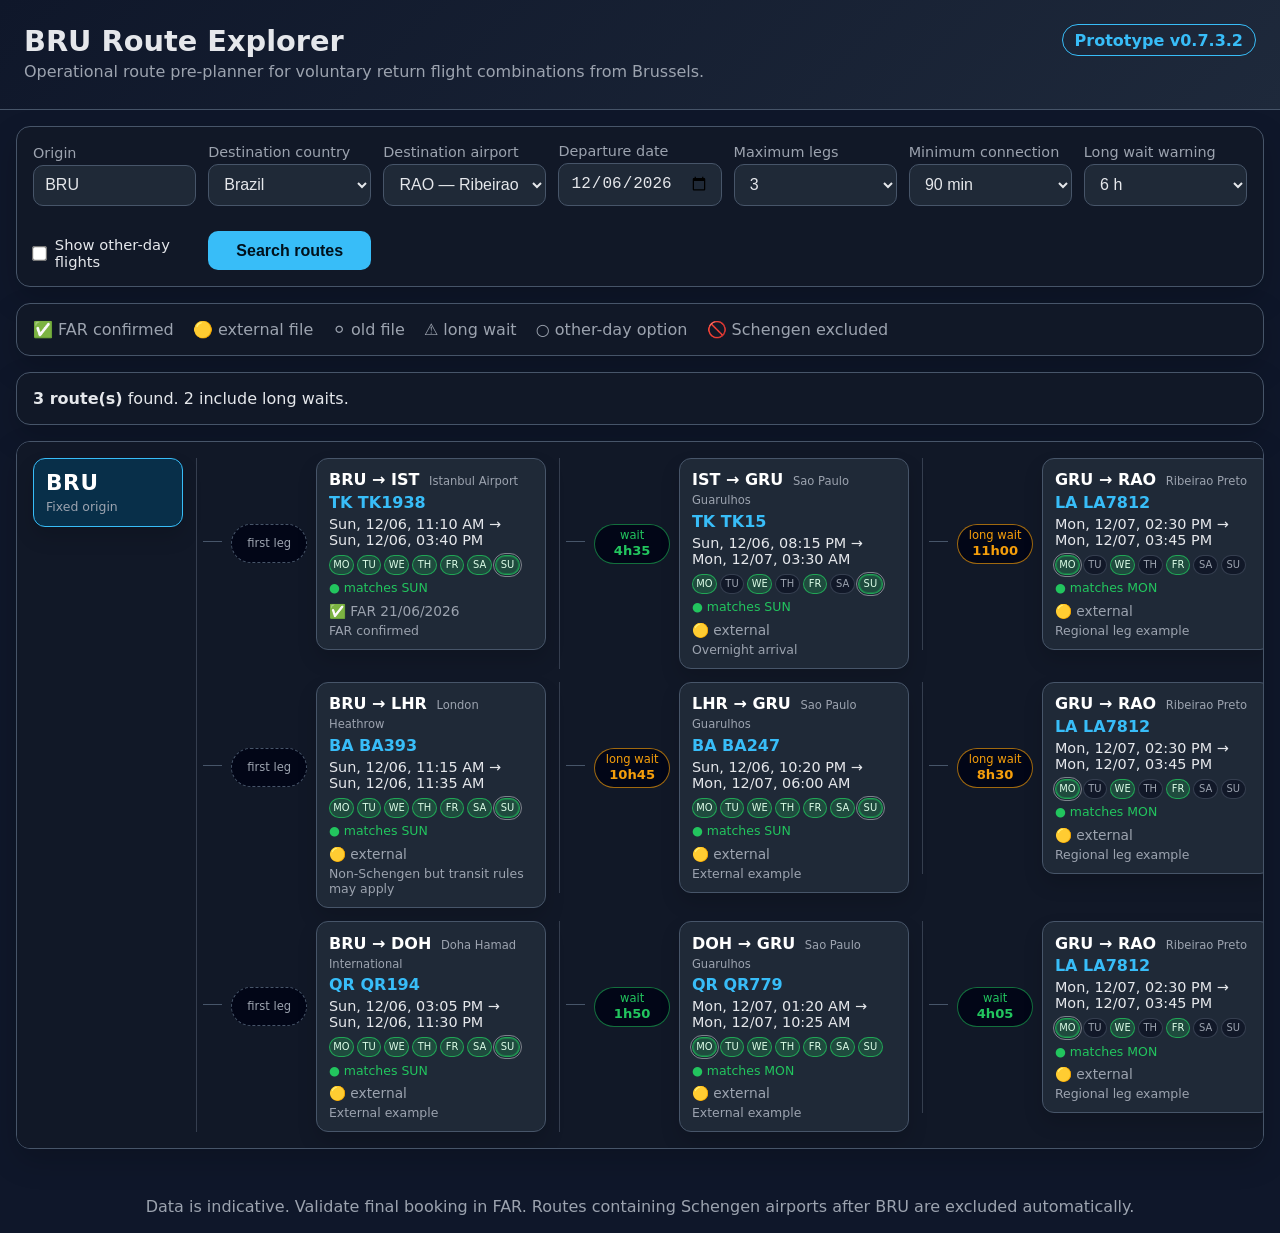
==== index.html @ cf43992d "Initial commit v0.7.3" ====
<!doctype html>
<html lang="en">
<head>
  <meta charset="utf-8">
  <meta name="viewport" content="width=device-width, initial-scale=1">
  <title>BRU Route Explorer</title>
  <link rel="stylesheet" href="src/style.css">
</head>
<body>
  <header class="page-header">
    <div>
      <h1>BRU Route Explorer</h1>
      <p>Operational route pre-planner for voluntary return flight combinations from Brussels.</p>
    </div>
    <div class="badge">Prototype v0.7.3.2</div>
  </header>

  <main>
    <section class="panel controls-panel">
      <div class="controls">
        <label>
          Origin
          <input id="origin" type="text" value="BRU" disabled>
        </label>

        <label>
          Destination country
          <select id="destinationCountry"></select>
        </label>

        <label>
          Destination airport
          <select id="destinationAirport"></select>
        </label>

        <label>
          Departure date
          <input id="date" type="date">
        </label>

        <label>
          Maximum legs
          <select id="maxLegs">
            <option value="2">2</option>
            <option value="3" selected>3</option>
            <option value="4">4</option>
          </select>
        </label>

        <label>
          Minimum connection
          <select id="minConnection">
            <option value="60">60 min</option>
            <option value="90" selected>90 min</option>
            <option value="120">120 min</option>
            <option value="180">180 min</option>
          </select>
        </label>

        <label>
          Long wait warning
          <select id="longWait">
            <option value="4">4 h</option>
            <option value="6" selected>6 h</option>
            <option value="8">8 h</option>
            <option value="12">12 h</option>
          </select>
        </label>

        <label class="check-control">
          <input id="showOtherDays" type="checkbox">
          <span title="Show flights that exist in the database but do not operate on the selected day">Show other-day flights</span>
        </label>

        <button id="searchBtn" type="button">Search routes</button>
      </div>
    </section>

    <section class="panel legend" aria-label="Legend">
      <span>✅ FAR confirmed</span>
      <span>🟡 external file</span>
      <span>⚪ old file</span>
      <span>⚠️ long wait</span>
      <span>○ other-day option</span>
      <span>🚫 Schengen excluded</span>
    </section>

    <section id="summary" class="panel summary"></section>

    <section id="tree" class="panel tree" aria-label="Route tree">
      <div class="empty">Loading route data...</div>
    </section>
  </main>

  <footer>
    Data is indicative. Validate final booking in FAR. Routes containing Schengen airports after BRU are excluded automatically.
  </footer>

  <script src="src/app.js"></script>
</body>
</html>
---- src/style.css ----
/*
 * File: src/style.css
 * Project: BRU Route Explorer
 * Author: Migus in collaboration with ChatGPT
 * Purpose: Presentation layer for the static GitHub Pages prototype.
 */

:root {
  --bg: #0f172a;
  --panel: #111827;
  --panel-soft: #1f2937;
  --text: #e5e7eb;
  --muted: #9ca3af;
  --line: #475569;
  --accent: #38bdf8;
  --ok: #22c55e;
  --warn: #f59e0b;
  --bad: #ef4444;
}

* { box-sizing: border-box; }

body {
  margin: 0;
  font-family: system-ui, -apple-system, BlinkMacSystemFont, "Segoe UI", sans-serif;
  background: var(--bg);
  color: var(--text);
}

.page-header {
  display: flex;
  justify-content: space-between;
  gap: 1rem;
  padding: 1.5rem;
  border-bottom: 1px solid var(--line);
  background: linear-gradient(135deg, #0f172a, #1e293b);
}

h1 { margin: 0 0 .25rem 0; font-size: 1.8rem; }
p { margin: .25rem 0; color: var(--muted); }

.badge {
  align-self: start;
  border: 1px solid var(--accent);
  color: var(--accent);
  border-radius: 999px;
  padding: .35rem .75rem;
  font-weight: 700;
  white-space: nowrap;
}

main { padding: 1rem; max-width: 1400px; margin: auto; }

.panel {
  background: var(--panel);
  border: 1px solid var(--line);
  border-radius: 14px;
  padding: 1rem;
  margin-bottom: 1rem;
  box-shadow: 0 12px 30px rgba(0,0,0,.18);
}

.controls {
  display: grid;
  grid-template-columns: repeat(auto-fit, minmax(160px, 1fr));
  gap: .75rem;
  align-items: end;
}

label { color: var(--muted); font-size: .9rem; }
input, select, button {
  width: 100%;
  margin-top: .25rem;
  padding: .65rem .7rem;
  border-radius: 10px;
  border: 1px solid var(--line);
  background: var(--panel-soft);
  color: var(--text);
  font-size: 1rem;
}
button {
  cursor: pointer;
  background: var(--accent);
  color: #00111c;
  font-weight: 800;
  border: none;
}
button:hover { filter: brightness(1.08); }

.legend {
  display: flex;
  flex-wrap: wrap;
  gap: .8rem 1.2rem;
  color: var(--muted);
}

.summary strong { color: var(--text); }

.tree {
  overflow: auto;
  min-height: 320px;
  padding: 1rem;
}

.route-tree {
  display: inline-block;
  min-width: 100%;
}

.tree-branch {
  display: flex;
  align-items: flex-start;
  gap: .8rem;
}

.tree-current {
  flex: 0 0 auto;
}

.tree-children {
  display: flex;
  flex-direction: column;
  gap: .85rem;
  padding-left: .4rem;
  border-left: 1px solid rgba(148, 163, 184, .28);
}

.child-row {
  display: flex;
  align-items: flex-start;
  gap: .55rem;
}

/*
 * Align the connection bubble with the centre of the immediate flight card,
 * not with the centre of the full subtree below that flight. This keeps each
 * route visually readable as a horizontal line. The small horizontal lines
 * need a slightly larger top offset because they must meet the vertical
 * centre of the wait bubble, not its top edge.
 */
.child-row > .connection {
  margin-top: 4.1rem;
}

.child-row > .edge-line {
  margin-top: 5.15rem;
}

.edge-line {
  flex: 0 0 1.2rem;
  height: 1px;
  background: var(--line);
}

.root-node,
.flight-node {
  width: 230px;
  border: 1px solid var(--line);
  border-radius: 12px;
  background: var(--panel-soft);
  padding: .7rem .75rem;
  box-shadow: 0 10px 20px rgba(0,0,0,.14);
}

.root-node {
  width: 150px;
  border-color: var(--accent);
  background: #082f49;
}

.airport-code {
  font-size: 1.35rem;
  font-weight: 900;
  color: #fff;
  letter-spacing: .03em;
}

.root-subtitle,
.node-notes {
  color: var(--muted);
  font-size: .78rem;
  margin-top: .25rem;
}

.node-title {
  font-weight: 900;
  color: #fff;
  margin-bottom: .2rem;
}

.destination-name {
  display: inline;
  color: var(--muted);
  font-size: .72rem;
  font-weight: 500;
  margin-left: .25rem;
  letter-spacing: 0;
}

.node-flight {
  color: var(--accent);
  font-weight: 800;
}

.node-time {
  margin-top: .25rem;
  font-size: .9rem;
}

.node-status {
  margin-top: .45rem;
  font-size: .86rem;
  color: var(--muted);
}

.connection {
  flex: 0 0 auto;
  min-width: 76px;
  min-height: 2.45rem;
  border: 1px solid var(--line);
  border-radius: 999px;
  padding: .28rem .5rem;
  text-align: center;
  font-size: .72rem;
  background: #020617;
  color: var(--muted);
  line-height: 1.1;
  display: flex;
  flex-direction: column;
  justify-content: center;
  align-items: center;
}

.connection span,
.connection strong {
  display: block;
}

.connection strong {
  margin-top: .12rem;
  font-size: .82rem;
  color: inherit;
}

.first-connection {
  color: var(--muted);
  border-style: dashed;
}

.wait-ok { color: var(--ok); border-color: rgba(34, 197, 94, .55); }
.wait-long { color: var(--warn); border-color: rgba(245, 158, 11, .65); }
.wait-very-long { color: var(--bad); border-color: rgba(239, 68, 68, .65); }
.empty { color: var(--muted); padding: 1rem; }

footer { text-align: center; padding: 1rem; color: var(--muted); }

.check-control {
  display: flex;
  align-items: center;
  gap: .55rem;
  min-height: 3.2rem;
  padding-top: 1.15rem;
}

.check-control input {
  width: auto;
  margin: 0;
  transform: scale(1.15);
}

.check-control span {
  color: var(--text);
  font-size: .92rem;
}

.flight-other-day {
  opacity: .74;
  border-style: dashed;
}

.node-availability {
  margin-top: .35rem;
  font-size: .78rem;
  color: var(--muted);
}

.flight-match .node-availability {
  color: var(--ok);
}

.flight-other-day .node-availability {
  color: var(--warn);
}

.days-bar {
  display: flex;
  gap: .18rem;
  margin-top: .45rem;
  flex-wrap: nowrap;
}

.day-chip {
  display: inline-flex;
  align-items: center;
  justify-content: center;
  min-width: 1.55rem;
  height: 1.25rem;
  border-radius: 999px;
  font-size: .62rem;
  border: 1px solid rgba(148, 163, 184, .28);
  color: var(--muted);
  background: rgba(2, 6, 23, .45);
}

.day-active {
  color: #dcfce7;
  background: rgba(34, 197, 94, .22);
  border-color: rgba(34, 197, 94, .75);
}

.day-requested {
  outline: 1px solid rgba(255, 255, 255, .42);
  outline-offset: 1px;
}

.day-actual {
  box-shadow: 0 0 0 1px rgba(34, 197, 94, .35) inset;
}

/* v0.7: final total journey-time bubble at the end of each complete route. */
.total-children {
  border-left: none;
  padding-left: 0;
}

.total-route-row {
  display: flex;
  align-items: flex-start;
  gap: .55rem;
}

.total-route-row > .connection {
  margin-top: 4.1rem;
}

.total-route-row > .edge-line {
  margin-top: 5.15rem;
}

.total-connection {
  color: var(--accent);
  border-color: rgba(56, 189, 248, .75);
  min-width: 86px;
}

.total-connection span {
  text-transform: uppercase;
  letter-spacing: .03em;
}
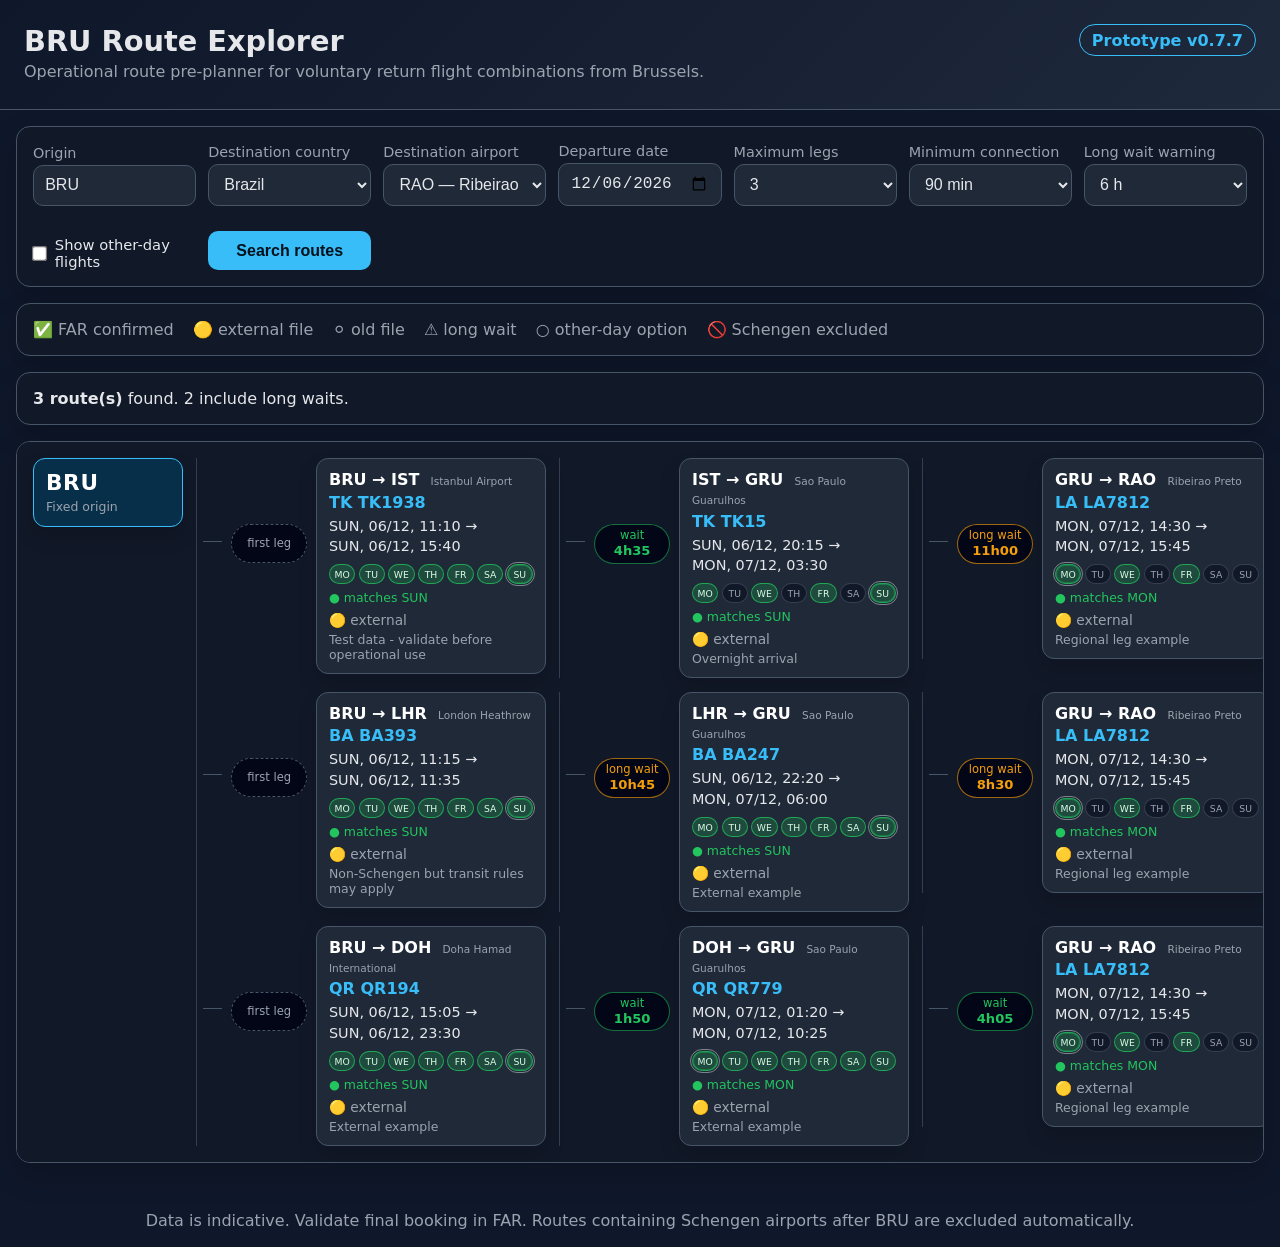
==== commit 14b25d57: "Fix day chips overflow" ====
--- a/index.html
+++ b/index.html
@@ -12,7 +12,7 @@
       <h1>BRU Route Explorer</h1>
       <p>Operational route pre-planner for voluntary return flight combinations from Brussels.</p>
     </div>
-    <div class="badge">Prototype v0.7.3.2</div>
+    <div class="badge">Prototype v0.7.7</div>
   </header>
 
   <main>
--- a/src/style.css
+++ b/src/style.css
@@ -205,6 +205,11 @@
 .node-time {
   margin-top: .25rem;
   font-size: .9rem;
+  line-height: 1.45;
+}
+
+.node-time span {
+  display: block;
 }
 
 .node-status {
@@ -294,7 +299,7 @@
 
 .days-bar {
   display: flex;
-  gap: .18rem;
+  gap: .12rem;
   margin-top: .45rem;
   flex-wrap: nowrap;
 }
@@ -303,10 +308,10 @@
   display: inline-flex;
   align-items: center;
   justify-content: center;
-  min-width: 1.55rem;
+  min-width: 1.65rem;
   height: 1.25rem;
   border-radius: 999px;
-  font-size: .62rem;
+  font-size: .58rem;
   border: 1px solid rgba(148, 163, 184, .28);
   color: var(--muted);
   background: rgba(2, 6, 23, .45);
@@ -357,3 +362,14 @@
   text-transform: uppercase;
   letter-spacing: .03em;
 }
+
+
+.destination-name-inline {
+  color: var(--muted);
+  font-size: .66rem;
+  font-weight: 500;
+  margin-left: .35rem;
+  vertical-align: middle;
+}
+
+.days-bar{justify-content:space-between;}
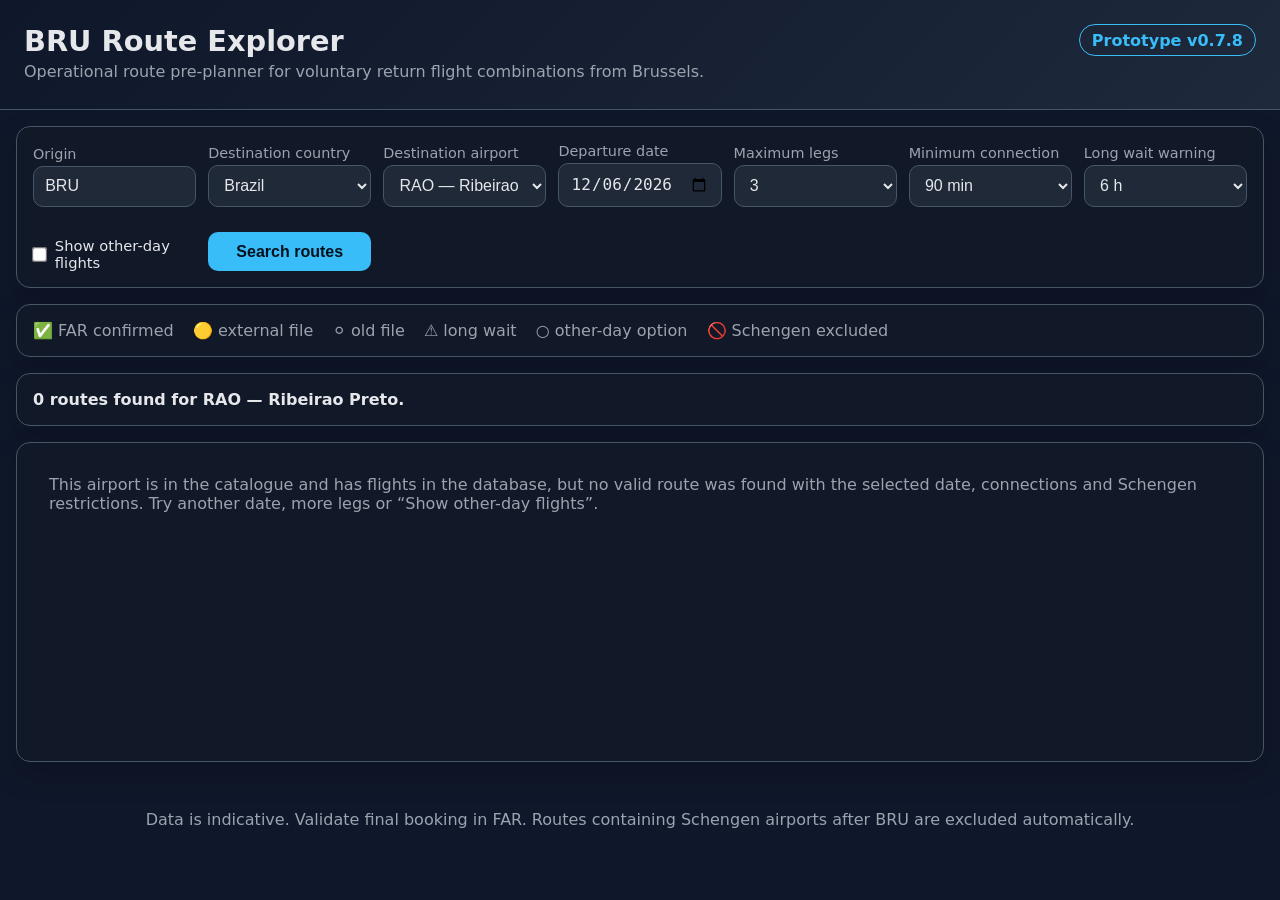
==== commit 187a4bb1: "Add files via upload" ====
--- a/index.html
+++ b/index.html
@@ -4,7 +4,7 @@
   <meta charset="utf-8">
   <meta name="viewport" content="width=device-width, initial-scale=1">
   <title>BRU Route Explorer</title>
-  <link rel="stylesheet" href="src/style.css">
+  <link rel="stylesheet" href="src/style.css?v=20261009b">
 </head>
 <body>
   <header class="page-header">
@@ -12,7 +12,7 @@
       <h1>BRU Route Explorer</h1>
       <p>Operational route pre-planner for voluntary return flight combinations from Brussels.</p>
     </div>
-    <div class="badge">Prototype v0.7.7</div>
+    <div class="badge">Prototype v0.7.8</div>
   </header>
 
   <main>
@@ -96,6 +96,6 @@
     Data is indicative. Validate final booking in FAR. Routes containing Schengen airports after BRU are excluded automatically.
   </footer>
 
-  <script src="src/app.js"></script>
+  <script src="src/app.js?v=20261009b"></script>
 </body>
 </html>
